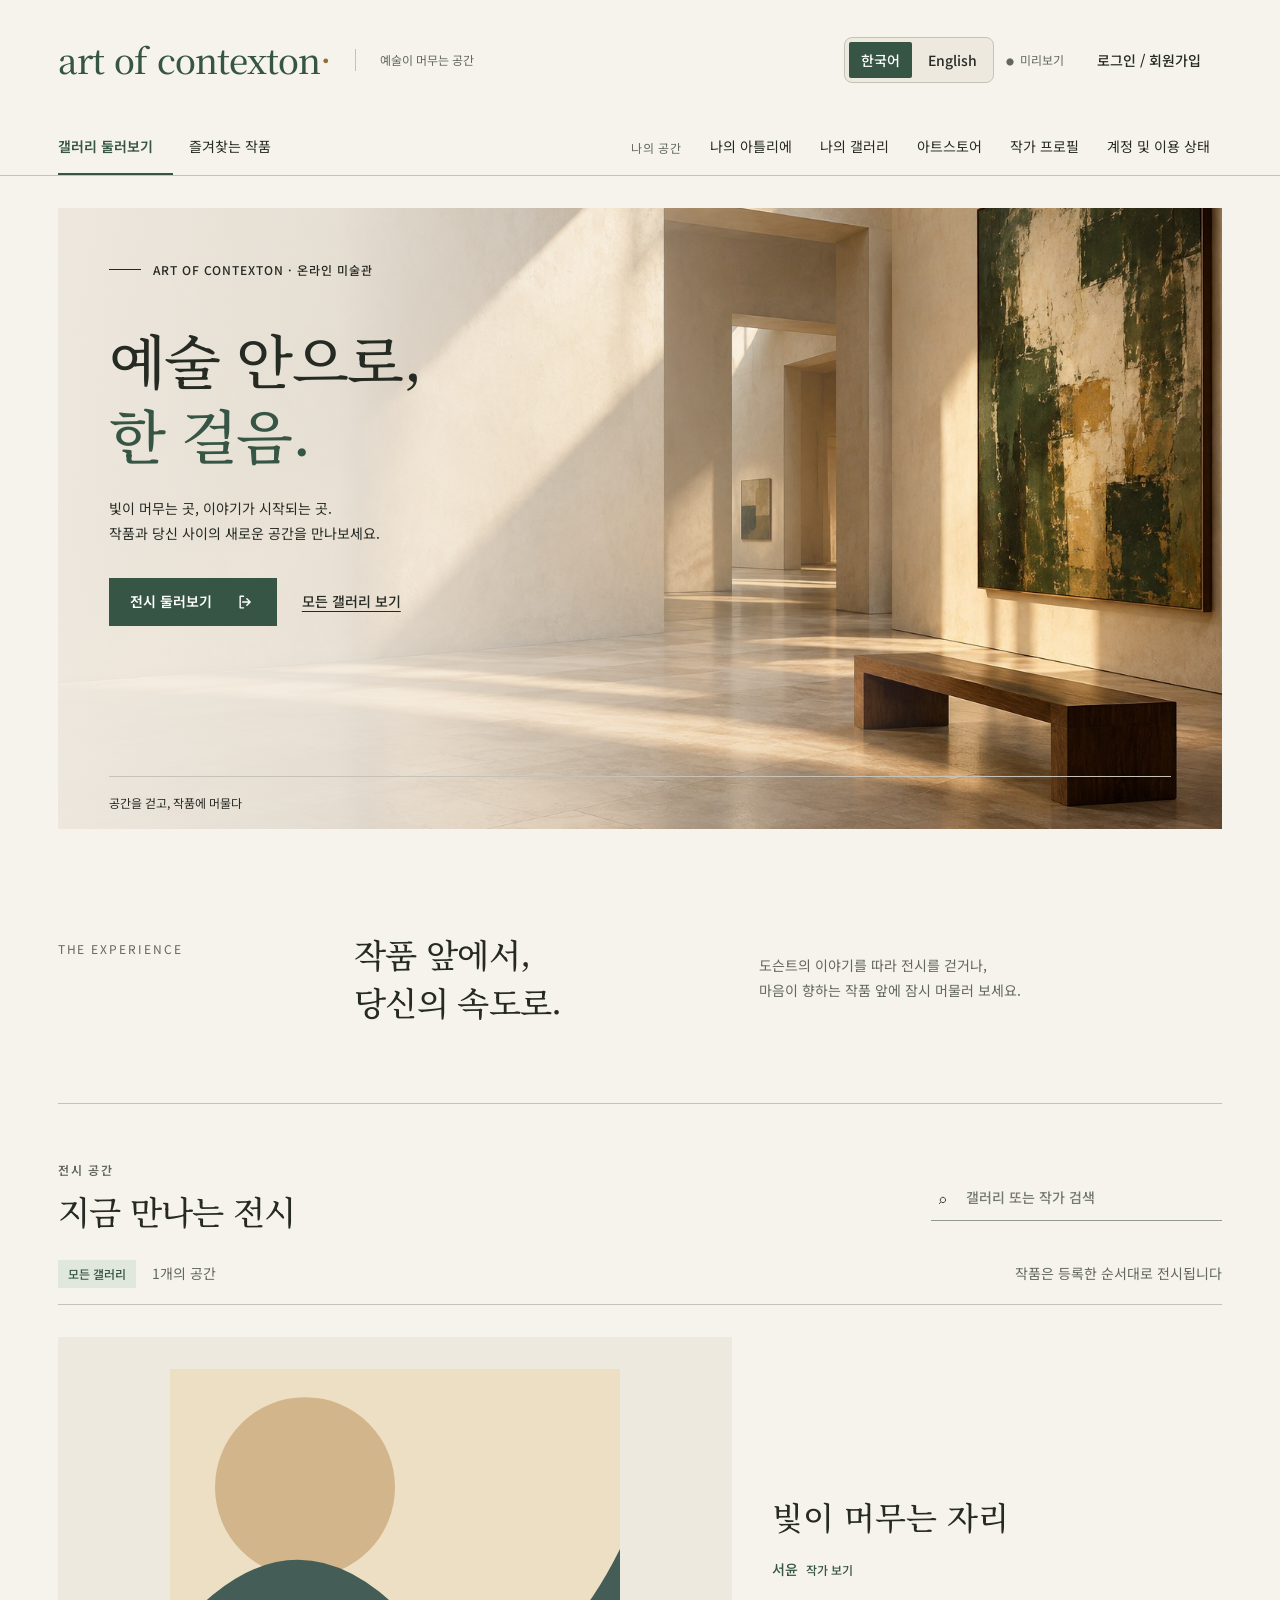
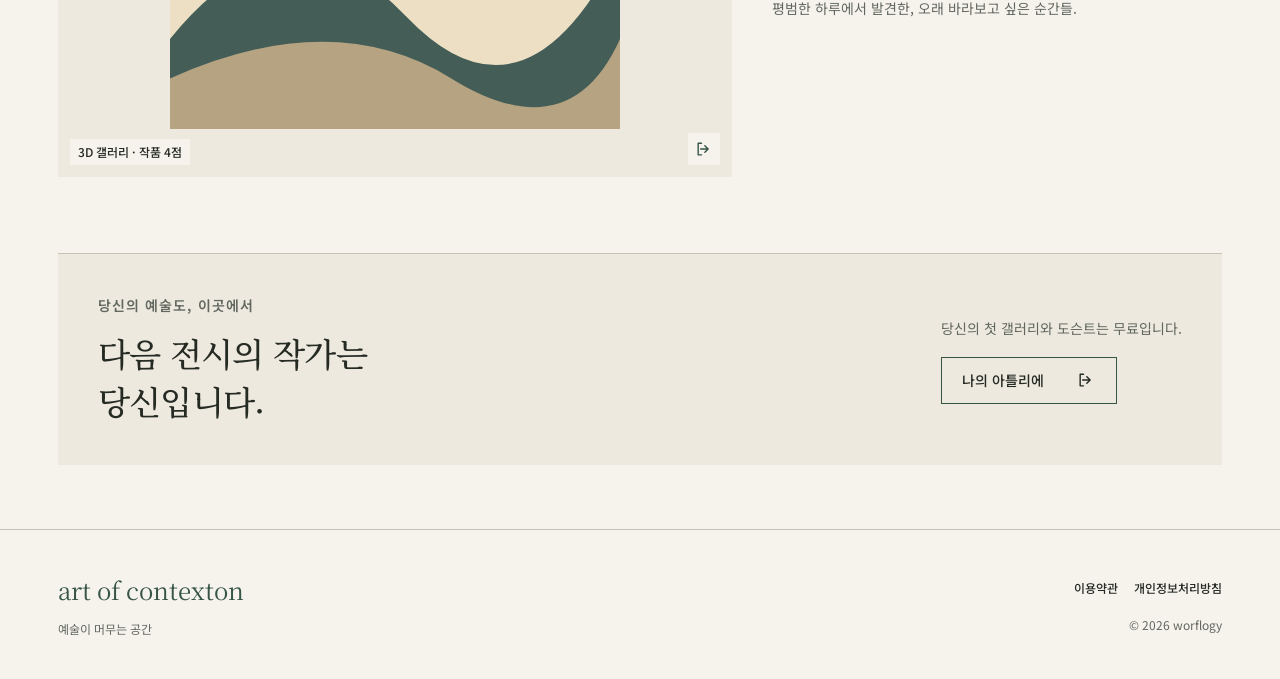
==== index.html @ ba3baff3 "Persist account voice settings and allow time to view undescribed artworks" ====
<!doctype html>
<html lang="ko" prefix="og: https://ogp.me/ns#">
<head>
  <meta charset="UTF-8">
  <meta name="viewport" content="width=device-width,initial-scale=1">
  <meta name="theme-color" content="#f6f3ec">
  <title>art of contexton — 예술이 머무는 3D 갤러리</title>
  <meta name="description" content="나만의 3D 갤러리에 작품을 전시하고, 도슨트와 함께 전시를 감상하세요. art of contexton에서 새로운 작가와 작품을 만나고 감상을 나눠 보세요.">
  <meta name="robots" content="index,follow,max-image-preview:large">
  <link rel="canonical" href="https://art.contextonai.com/">
  <link rel="alternate" hreflang="ko" href="https://art.contextonai.com/">
  <link rel="alternate" hreflang="en" href="https://art.contextonai.com/en.html">
  <link rel="alternate" hreflang="x-default" href="https://art.contextonai.com/">
  <link rel="icon" href="/favicon.svg" type="image/svg+xml">
  <link rel="icon" href="/favicon-32.png" type="image/png" sizes="32x32">
  <link rel="apple-touch-icon" href="/apple-touch-icon.png" sizes="180x180">
  <meta property="og:type" content="website">
  <meta property="og:site_name" content="art of contexton">
  <meta property="og:locale" content="ko_KR">
  <meta property="og:locale:alternate" content="en_US">
  <meta property="og:url" content="https://art.contextonai.com/">
  <meta property="og:title" content="art of contexton — 예술이 머무는 3D 갤러리">
  <meta property="og:description" content="나만의 3D 갤러리에 작품을 전시하고, 도슨트와 함께 전시를 감상하세요. art of contexton에서 새로운 작가와 작품을 만나고 감상을 나눠 보세요.">
  <meta property="og:image" content="https://art.contextonai.com/images/share-card-v1.png">
  <meta property="og:image:secure_url" content="https://art.contextonai.com/images/share-card-v1.png">
  <meta property="og:image:type" content="image/png">
  <meta property="og:image:width" content="1200">
  <meta property="og:image:height" content="630">
  <meta property="og:image:alt" content="art of contexton — 당신의 예술이 머무는 곳. 종이색 바탕에 녹색 갤러리 아치를 담은 공유 카드.">
  <meta name="twitter:card" content="summary_large_image">
  <meta name="twitter:title" content="art of contexton — 예술이 머무는 3D 갤러리">
  <meta name="twitter:description" content="나만의 3D 갤러리에 작품을 전시하고, 도슨트와 함께 전시를 감상하세요. art of contexton에서 새로운 작가와 작품을 만나고 감상을 나눠 보세요.">
  <meta name="twitter:image" content="https://art.contextonai.com/images/share-card-v1.png">
  <meta name="twitter:image:alt" content="art of contexton — 당신의 예술이 머무는 곳. 종이색 바탕에 녹색 갤러리 아치를 담은 공유 카드.">
  <script type="application/ld+json">{"@context":"https://schema.org","@type":"WebSite","name":"art of contexton","alternateName":"Art of Contexton","url":"https://art.contextonai.com/","description":"나만의 3D 갤러리에 작품을 전시하고, 도슨트와 함께 전시를 감상하세요. art of contexton에서 새로운 작가와 작품을 만나고 감상을 나눠 보세요.","inLanguage":"ko","publisher":{"@type":"Organization","name":"worflogy"}}</script>
  <script type="module" crossorigin src="/assets/i18n-CpPmGDmG.js"></script>
  <script type="module" crossorigin src="/assets/entry-C_UksyPu.js"></script>
</head>
<body>
  <div id="app"></div>
  <div id="toast" role="status"></div>
  <dialog id="modal"></dialog>
</body>
</html>
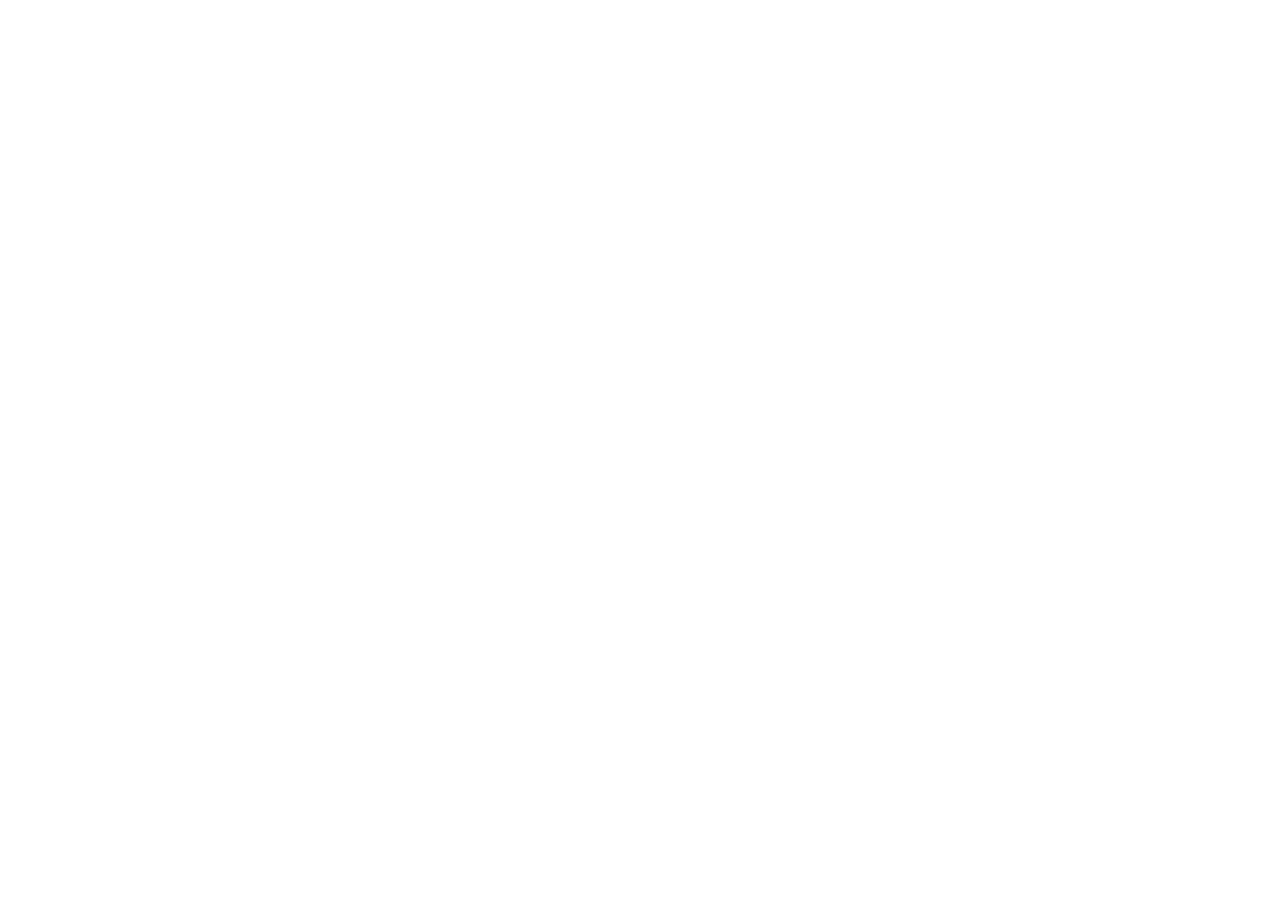
==== commit 8940a469: "Deploy verified gallery with reviewed public asset boundary" ====
--- a/index.html
+++ b/index.html
@@ -11,9 +11,9 @@
   <link rel="alternate" hreflang="ko" href="https://art.contextonai.com/">
   <link rel="alternate" hreflang="en" href="https://art.contextonai.com/en.html">
   <link rel="alternate" hreflang="x-default" href="https://art.contextonai.com/">
-  <link rel="icon" href="/favicon.svg" type="image/svg+xml">
-  <link rel="icon" href="/favicon-32.png" type="image/png" sizes="32x32">
-  <link rel="apple-touch-icon" href="/apple-touch-icon.png" sizes="180x180">
+  <link rel="icon" href="/doart/favicon.svg" type="image/svg+xml">
+  <link rel="icon" href="/doart/favicon-32.png" type="image/png" sizes="32x32">
+  <link rel="apple-touch-icon" href="/doart/apple-touch-icon.png" sizes="180x180">
   <meta property="og:type" content="website">
   <meta property="og:site_name" content="art of contexton">
   <meta property="og:locale" content="ko_KR">
@@ -33,8 +33,8 @@
   <meta name="twitter:image" content="https://art.contextonai.com/images/share-card-v1.png">
   <meta name="twitter:image:alt" content="art of contexton — 당신의 예술이 머무는 곳. 종이색 바탕에 녹색 갤러리 아치를 담은 공유 카드.">
   <script type="application/ld+json">{"@context":"https://schema.org","@type":"WebSite","name":"art of contexton","alternateName":"Art of Contexton","url":"https://art.contextonai.com/","description":"나만의 3D 갤러리에 작품을 전시하고, 도슨트와 함께 전시를 감상하세요. art of contexton에서 새로운 작가와 작품을 만나고 감상을 나눠 보세요.","inLanguage":"ko","publisher":{"@type":"Organization","name":"worflogy"}}</script>
-  <script type="module" crossorigin src="/assets/i18n-CpPmGDmG.js"></script>
-  <script type="module" crossorigin src="/assets/entry-C_UksyPu.js"></script>
+  <script type="module" crossorigin src="/doart/assets/i18n-ir5qOZMM.js"></script>
+  <script type="module" crossorigin src="/doart/assets/entry-BjihATEC.js"></script>
 </head>
 <body>
   <div id="app"></div>
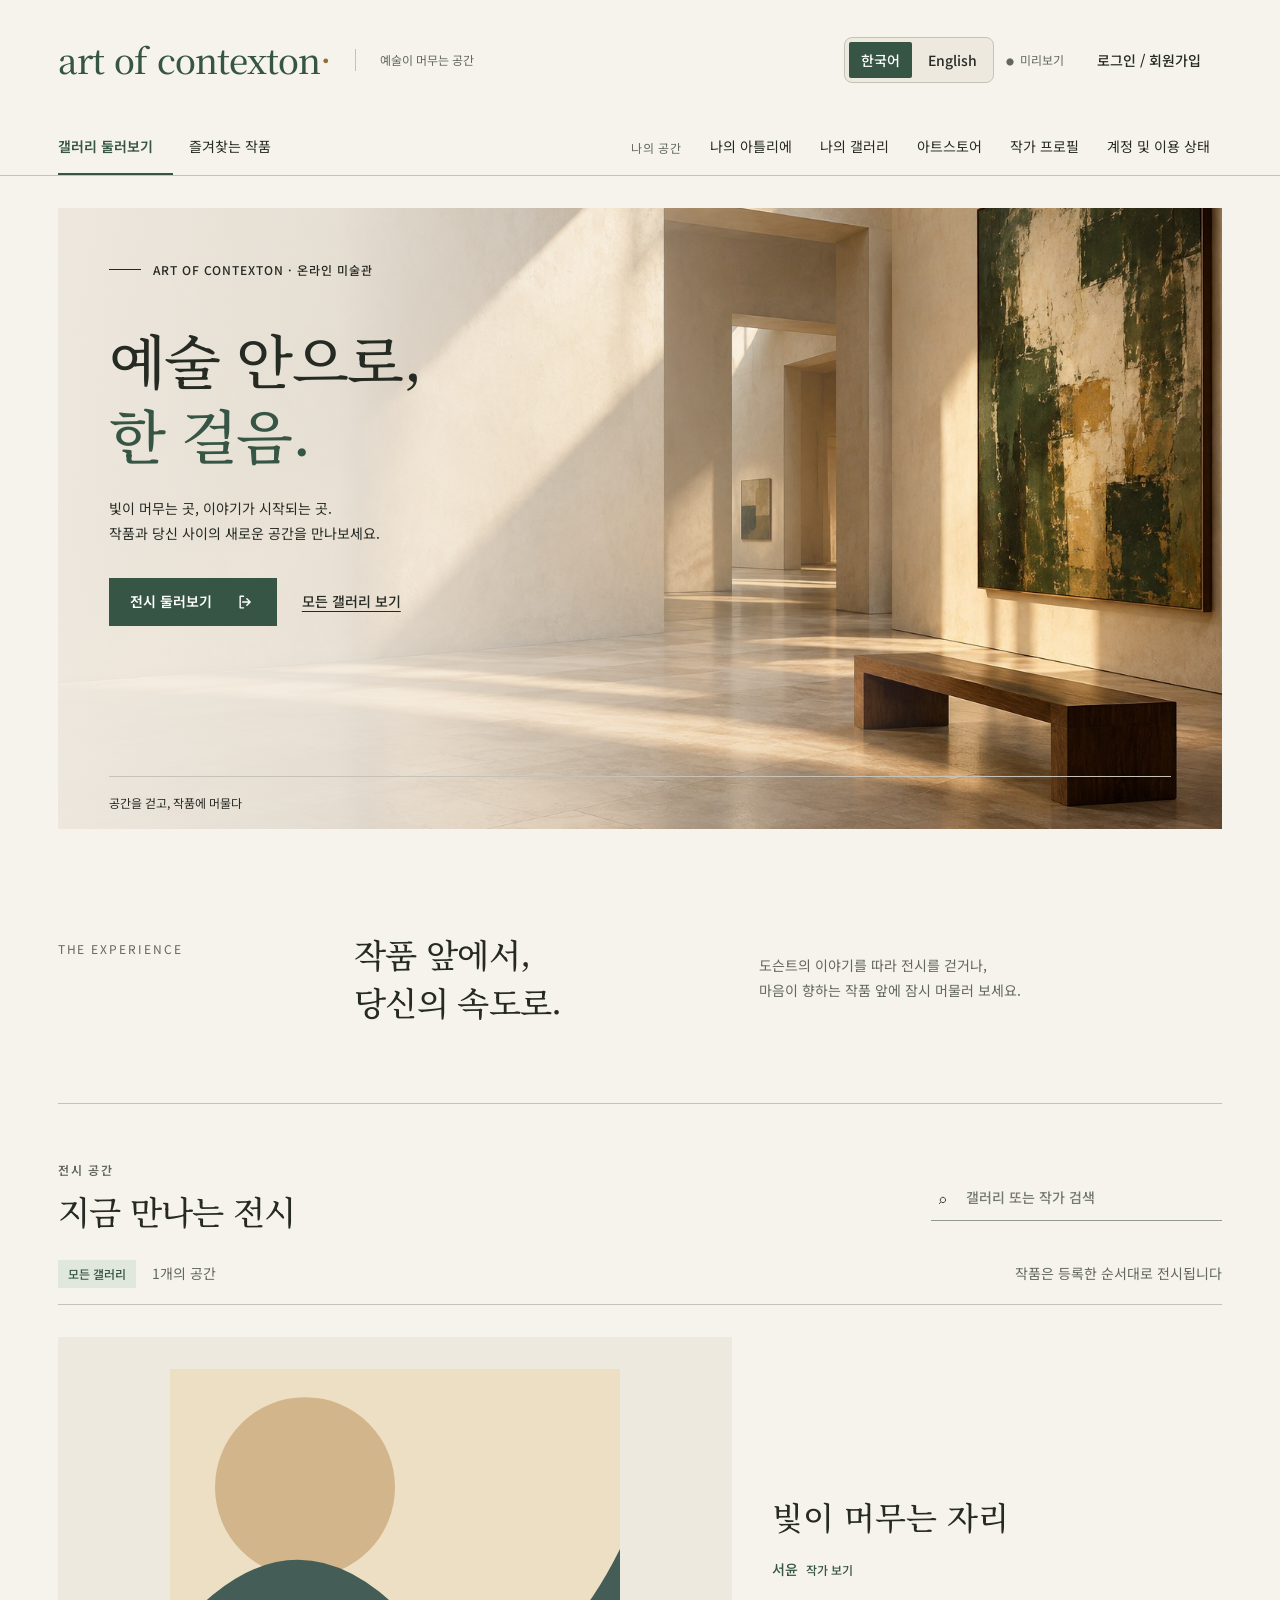
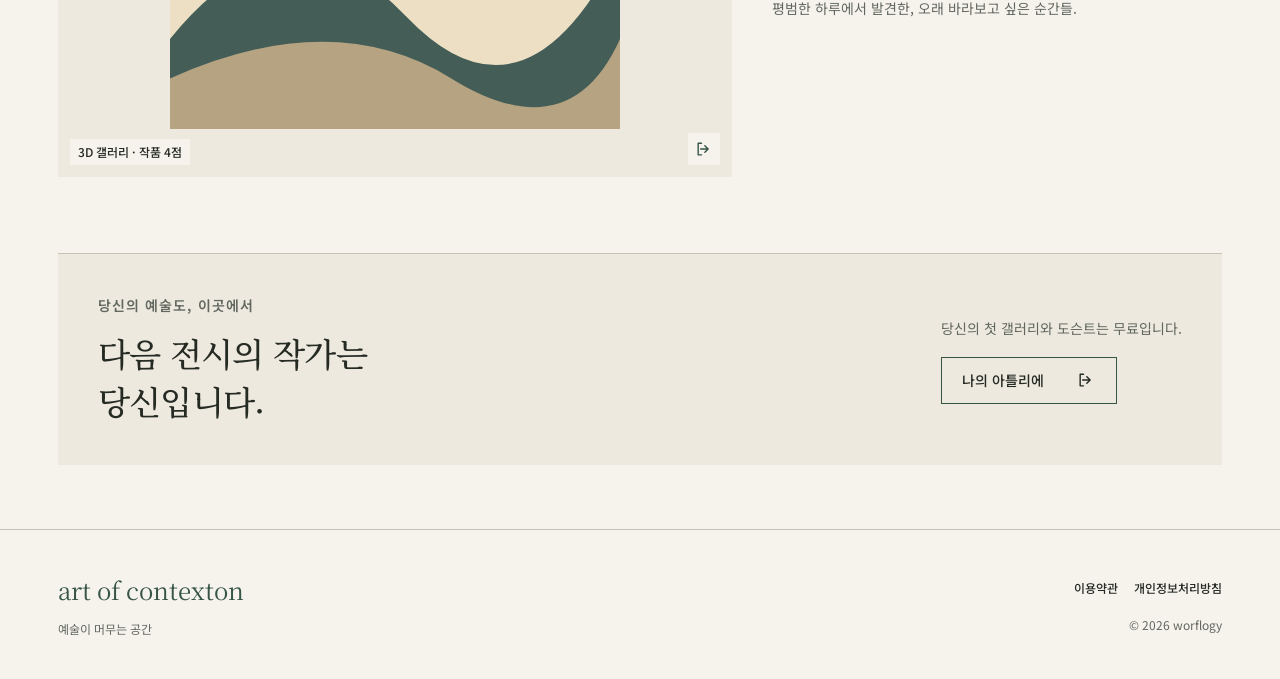
==== commit 647b3d19: "Fix gallery asset loading on custom domain and project paths" ====
--- a/index.html
+++ b/index.html
@@ -11,9 +11,9 @@
   <link rel="alternate" hreflang="ko" href="https://art.contextonai.com/">
   <link rel="alternate" hreflang="en" href="https://art.contextonai.com/en.html">
   <link rel="alternate" hreflang="x-default" href="https://art.contextonai.com/">
-  <link rel="icon" href="/doart/favicon.svg" type="image/svg+xml">
-  <link rel="icon" href="/doart/favicon-32.png" type="image/png" sizes="32x32">
-  <link rel="apple-touch-icon" href="/doart/apple-touch-icon.png" sizes="180x180">
+  <link rel="icon" href="./favicon.svg" type="image/svg+xml">
+  <link rel="icon" href="./favicon-32.png" type="image/png" sizes="32x32">
+  <link rel="apple-touch-icon" href="./apple-touch-icon.png" sizes="180x180">
   <meta property="og:type" content="website">
   <meta property="og:site_name" content="art of contexton">
   <meta property="og:locale" content="ko_KR">
@@ -33,8 +33,8 @@
   <meta name="twitter:image" content="https://art.contextonai.com/images/share-card-v1.png">
   <meta name="twitter:image:alt" content="art of contexton — 당신의 예술이 머무는 곳. 종이색 바탕에 녹색 갤러리 아치를 담은 공유 카드.">
   <script type="application/ld+json">{"@context":"https://schema.org","@type":"WebSite","name":"art of contexton","alternateName":"Art of Contexton","url":"https://art.contextonai.com/","description":"나만의 3D 갤러리에 작품을 전시하고, 도슨트와 함께 전시를 감상하세요. art of contexton에서 새로운 작가와 작품을 만나고 감상을 나눠 보세요.","inLanguage":"ko","publisher":{"@type":"Organization","name":"worflogy"}}</script>
-  <script type="module" crossorigin src="/doart/assets/i18n-ir5qOZMM.js"></script>
-  <script type="module" crossorigin src="/doart/assets/entry-BjihATEC.js"></script>
+  <script type="module" crossorigin src="./assets/i18n-DLUTj47Q.js"></script>
+  <script type="module" crossorigin src="./assets/entry-DMzRYuuA.js"></script>
 </head>
 <body>
   <div id="app"></div>
